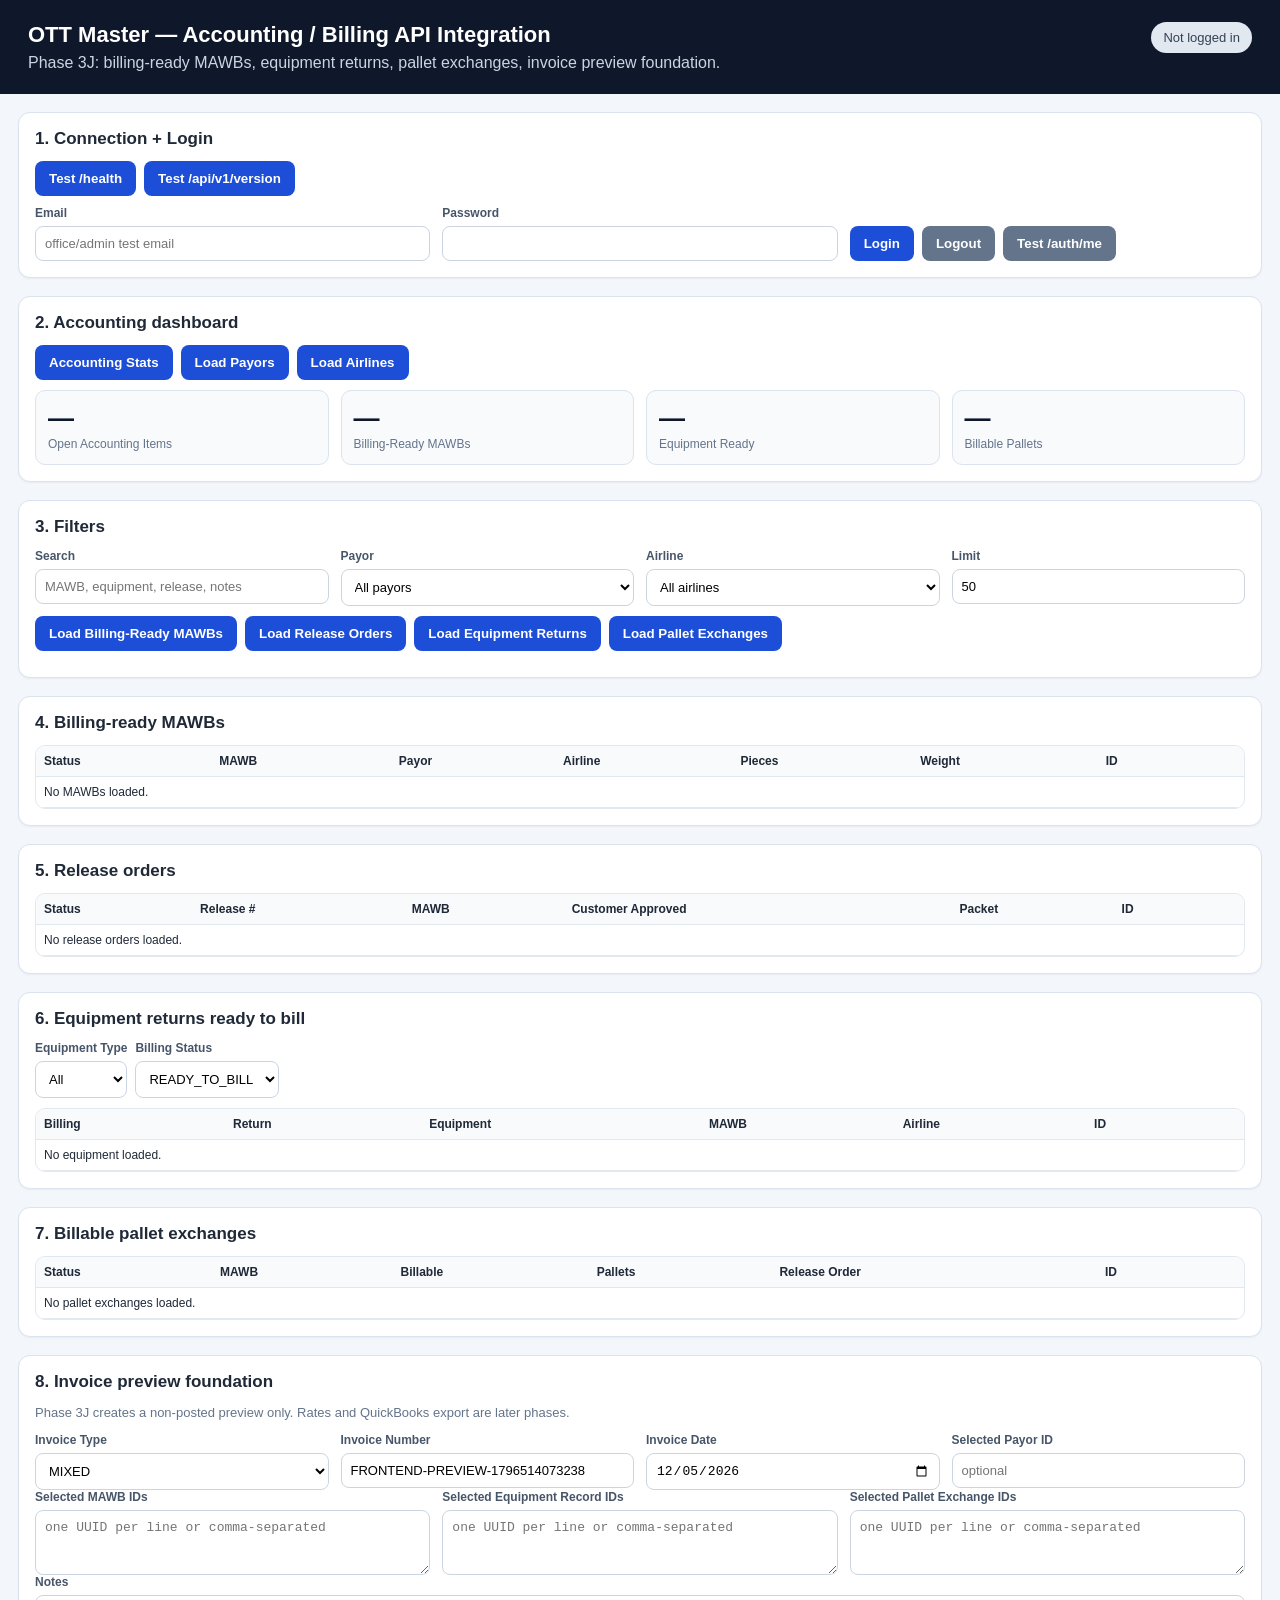
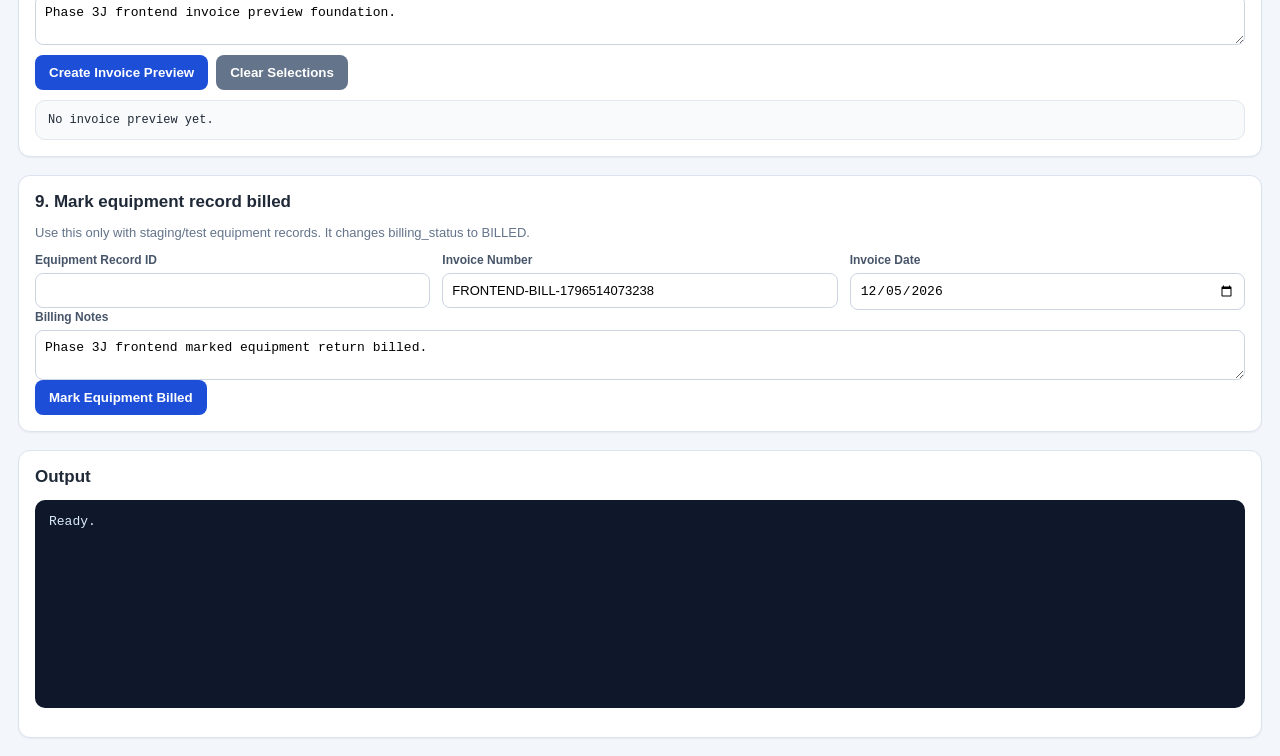
==== live-server/ui/accounting-billing.html @ 3f285e60 "phase 6i frontend render static site" ====
<!doctype html>
<html lang="en">
<head>
  <meta charset="utf-8" />
  <meta name="viewport" content="width=device-width, initial-scale=1" />
  <title>OTT Master — Phase 3J Accounting / Billing</title>
  <link rel="stylesheet" href="./phase3j.css" />
</head>
<body>
  <header class="topbar">
    <div>
      <h1>OTT Master — Accounting / Billing API Integration</h1>
      <p>Phase 3J: billing-ready MAWBs, equipment returns, pallet exchanges, invoice preview foundation.</p>
    </div>
    <span id="loginBadge" class="badge">Not logged in</span>
  </header>

  <main class="layout">
    <section class="card span-2">
      <h2>1. Connection + Login</h2>
      <div class="button-row">
        <button id="btnHealth">Test /health</button>
        <button id="btnVersion">Test /api/v1/version</button>
      </div>
      <div class="grid-3">
        <label>Email<input id="email" type="email" autocomplete="username" placeholder="office/admin test email" /></label>
        <label>Password<input id="password" type="password" autocomplete="current-password" /></label>
        <div class="button-stack">
          <button id="btnLogin">Login</button>
          <button id="btnLogout" class="secondary">Logout</button>
          <button id="btnMe" class="secondary">Test /auth/me</button>
        </div>
      </div>
    </section>

    <section class="card span-2">
      <h2>2. Accounting dashboard</h2>
      <div class="button-row">
        <button id="btnStats">Accounting Stats</button>
        <button id="btnPayors">Load Payors</button>
        <button id="btnAirlines">Load Airlines</button>
      </div>
      <div class="kpi-grid">
        <div class="kpi"><b id="kpiOpen">—</b><span>Open Accounting Items</span></div>
        <div class="kpi"><b id="kpiMawbs">—</b><span>Billing-Ready MAWBs</span></div>
        <div class="kpi"><b id="kpiEquipment">—</b><span>Equipment Ready</span></div>
        <div class="kpi"><b id="kpiPallets">—</b><span>Billable Pallets</span></div>
      </div>
    </section>

    <section class="card span-2">
      <h2>3. Filters</h2>
      <div class="grid-4">
        <label>Search<input id="q" placeholder="MAWB, equipment, release, notes" /></label>
        <label>Payor<select id="payorFilter"><option value="">All payors</option></select></label>
        <label>Airline<select id="airlineFilter"><option value="">All airlines</option></select></label>
        <label>Limit<input id="limit" type="number" min="1" max="200" value="50" /></label>
      </div>
      <div class="button-row">
        <button id="btnLoadMawbs">Load Billing-Ready MAWBs</button>
        <button id="btnLoadReleases">Load Release Orders</button>
        <button id="btnLoadEquipment">Load Equipment Returns</button>
        <button id="btnLoadPallets">Load Pallet Exchanges</button>
      </div>
    </section>

    <section class="card span-2">
      <h2>4. Billing-ready MAWBs</h2>
      <div class="table-wrap"><table id="mawbsTable"><thead><tr><th>Status</th><th>MAWB</th><th>Payor</th><th>Airline</th><th>Pieces</th><th>Weight</th><th>ID</th><th></th></tr></thead><tbody><tr><td colspan="8">No MAWBs loaded.</td></tr></tbody></table></div>
    </section>

    <section class="card span-2">
      <h2>5. Release orders</h2>
      <div class="table-wrap"><table id="releasesTable"><thead><tr><th>Status</th><th>Release #</th><th>MAWB</th><th>Customer Approved</th><th>Packet</th><th>ID</th><th></th></tr></thead><tbody><tr><td colspan="7">No release orders loaded.</td></tr></tbody></table></div>
    </section>

    <section class="card span-2">
      <h2>6. Equipment returns ready to bill</h2>
      <div class="button-row">
        <label class="inline-label">Equipment Type
          <select id="equipmentTypeKey"><option value="">All</option><option>PMC</option><option>AKE</option><option>LD7</option><option>PGA</option><option>PAG</option><option>RKN</option></select>
        </label>
        <label class="inline-label">Billing Status
          <select id="billingStatus"><option value="READY_TO_BILL">READY_TO_BILL</option><option value="BILLED">BILLED</option><option value="NOT_READY">NOT_READY</option><option value="NON_BILLABLE">NON_BILLABLE</option><option value="VOIDED">VOIDED</option></select>
        </label>
      </div>
      <div class="table-wrap"><table id="equipmentTable"><thead><tr><th>Billing</th><th>Return</th><th>Equipment</th><th>MAWB</th><th>Airline</th><th>ID</th><th></th></tr></thead><tbody><tr><td colspan="7">No equipment loaded.</td></tr></tbody></table></div>
    </section>

    <section class="card span-2">
      <h2>7. Billable pallet exchanges</h2>
      <div class="table-wrap"><table id="palletsTable"><thead><tr><th>Status</th><th>MAWB</th><th>Billable</th><th>Pallets</th><th>Release Order</th><th>ID</th><th></th></tr></thead><tbody><tr><td colspan="7">No pallet exchanges loaded.</td></tr></tbody></table></div>
    </section>

    <section class="card span-2">
      <h2>8. Invoice preview foundation</h2>
      <p class="muted">Phase 3J creates a non-posted preview only. Rates and QuickBooks export are later phases.</p>
      <div class="grid-4">
        <label>Invoice Type<select id="invoiceType"><option>MIXED</option><option>CFS_BASE</option><option>ULD_RETURN</option><option>PALLET_EXCHANGE</option><option>ACCESSORIAL</option></select></label>
        <label>Invoice Number<input id="invoiceNumber" /></label>
        <label>Invoice Date<input id="invoiceDate" type="date" /></label>
        <label>Selected Payor ID<input id="selectedPayorId" placeholder="optional" /></label>
      </div>
      <div class="grid-3">
        <label>Selected MAWB IDs<textarea id="selectedMawbIds" rows="3" placeholder="one UUID per line or comma-separated"></textarea></label>
        <label>Selected Equipment Record IDs<textarea id="selectedEquipmentIds" rows="3" placeholder="one UUID per line or comma-separated"></textarea></label>
        <label>Selected Pallet Exchange IDs<textarea id="selectedPalletIds" rows="3" placeholder="one UUID per line or comma-separated"></textarea></label>
      </div>
      <label>Notes<textarea id="invoiceNotes" rows="2">Phase 3J frontend invoice preview foundation.</textarea></label>
      <div class="button-row">
        <button id="btnCreatePreview">Create Invoice Preview</button>
        <button id="btnClearSelections" class="secondary">Clear Selections</button>
      </div>
      <div id="previewBox" class="preview-box">No invoice preview yet.</div>
    </section>

    <section class="card span-2">
      <h2>9. Mark equipment record billed</h2>
      <p class="muted">Use this only with staging/test equipment records. It changes billing_status to BILLED.</p>
      <div class="grid-3">
        <label>Equipment Record ID<input id="billEquipmentRecordId" /></label>
        <label>Invoice Number<input id="billInvoiceNumber" /></label>
        <label>Invoice Date<input id="billInvoiceDate" type="date" /></label>
      </div>
      <label>Billing Notes<textarea id="billNotes" rows="2">Phase 3J frontend marked equipment return billed.</textarea></label>
      <button id="btnMarkBilled">Mark Equipment Billed</button>
    </section>

    <section class="card span-2">
      <h2>Output</h2>
      <pre id="output">Ready.</pre>
    </section>
  </main>

  <script src="../ott-config.js"></script>
  <script src="../api/ott-api-client.js"></script>
  <script src="../auth/ott-auth.js"></script>
  <script src="./accounting-billing.js"></script>
</body>
</html>
---- live-server/ui/phase3j.css ----
:root{font-family:Arial,Helvetica,sans-serif;color:#1f2937;background:#f3f6fb}body{margin:0}.topbar{display:flex;justify-content:space-between;align-items:flex-start;gap:20px;padding:22px 28px;background:#0f172a;color:white}.topbar h1{margin:0 0 6px;font-size:22px}.topbar p{margin:0;color:#cbd5e1}.badge{display:inline-block;border-radius:999px;background:#e2e8f0;color:#334155;padding:8px 12px;font-size:13px;white-space:nowrap}.badge.ok{background:#dcfce7;color:#166534}.layout{display:grid;grid-template-columns:1fr 1fr;gap:18px;padding:18px;max-width:1600px;margin:0 auto}.card{background:white;border:1px solid #dbe3ef;border-radius:12px;padding:16px;box-shadow:0 1px 2px rgba(15,23,42,.05)}.span-2{grid-column:span 2}.card h2{font-size:17px;margin:0 0 12px}.grid-3{display:grid;grid-template-columns:repeat(3,1fr);gap:12px}.grid-4{display:grid;grid-template-columns:repeat(4,1fr);gap:12px}.button-row{display:flex;gap:8px;flex-wrap:wrap;align-items:end;margin:10px 0}.button-stack{display:flex;gap:8px;align-items:end;flex-wrap:wrap}label{display:flex;flex-direction:column;font-size:12px;color:#475569;font-weight:700;gap:6px}.inline-label{max-width:220px}input,select,textarea{border:1px solid #cbd5e1;border-radius:8px;padding:9px;font-size:13px;background:white}textarea{resize:vertical}button{border:0;border-radius:8px;padding:10px 14px;background:#1d4ed8;color:#fff;font-weight:700;cursor:pointer}button:hover{background:#1e40af}.secondary{background:#64748b}.secondary:hover{background:#475569}.kpi-grid{display:grid;grid-template-columns:repeat(4,1fr);gap:12px}.kpi{border:1px solid #dbe3ef;border-radius:10px;padding:12px;background:#f8fafc}.kpi b{display:block;font-size:26px;color:#0f172a}.kpi span{font-size:12px;color:#64748b}.table-wrap{overflow:auto;border:1px solid #e2e8f0;border-radius:10px}table{width:100%;border-collapse:collapse;font-size:12px}th,td{border-bottom:1px solid #e2e8f0;padding:8px;text-align:left;vertical-align:top}thead{background:#f8fafc}tr.selected{background:#eff6ff}.status-pill{display:inline-block;border-radius:999px;background:#e0f2fe;color:#075985;padding:3px 7px;font-size:11px}.muted{color:#64748b;font-size:13px}.preview-box{background:#f8fafc;border:1px solid #e2e8f0;border-radius:10px;padding:12px;margin-top:10px;white-space:pre-wrap;font-family:Consolas,monospace;font-size:12px}pre{background:#0f172a;color:#dbeafe;border-radius:10px;padding:14px;overflow:auto;min-height:180px}@media(max-width:950px){.layout,.grid-3,.grid-4,.kpi-grid{grid-template-columns:1fr}.span-2{grid-column:span 1}.topbar{flex-direction:column}}
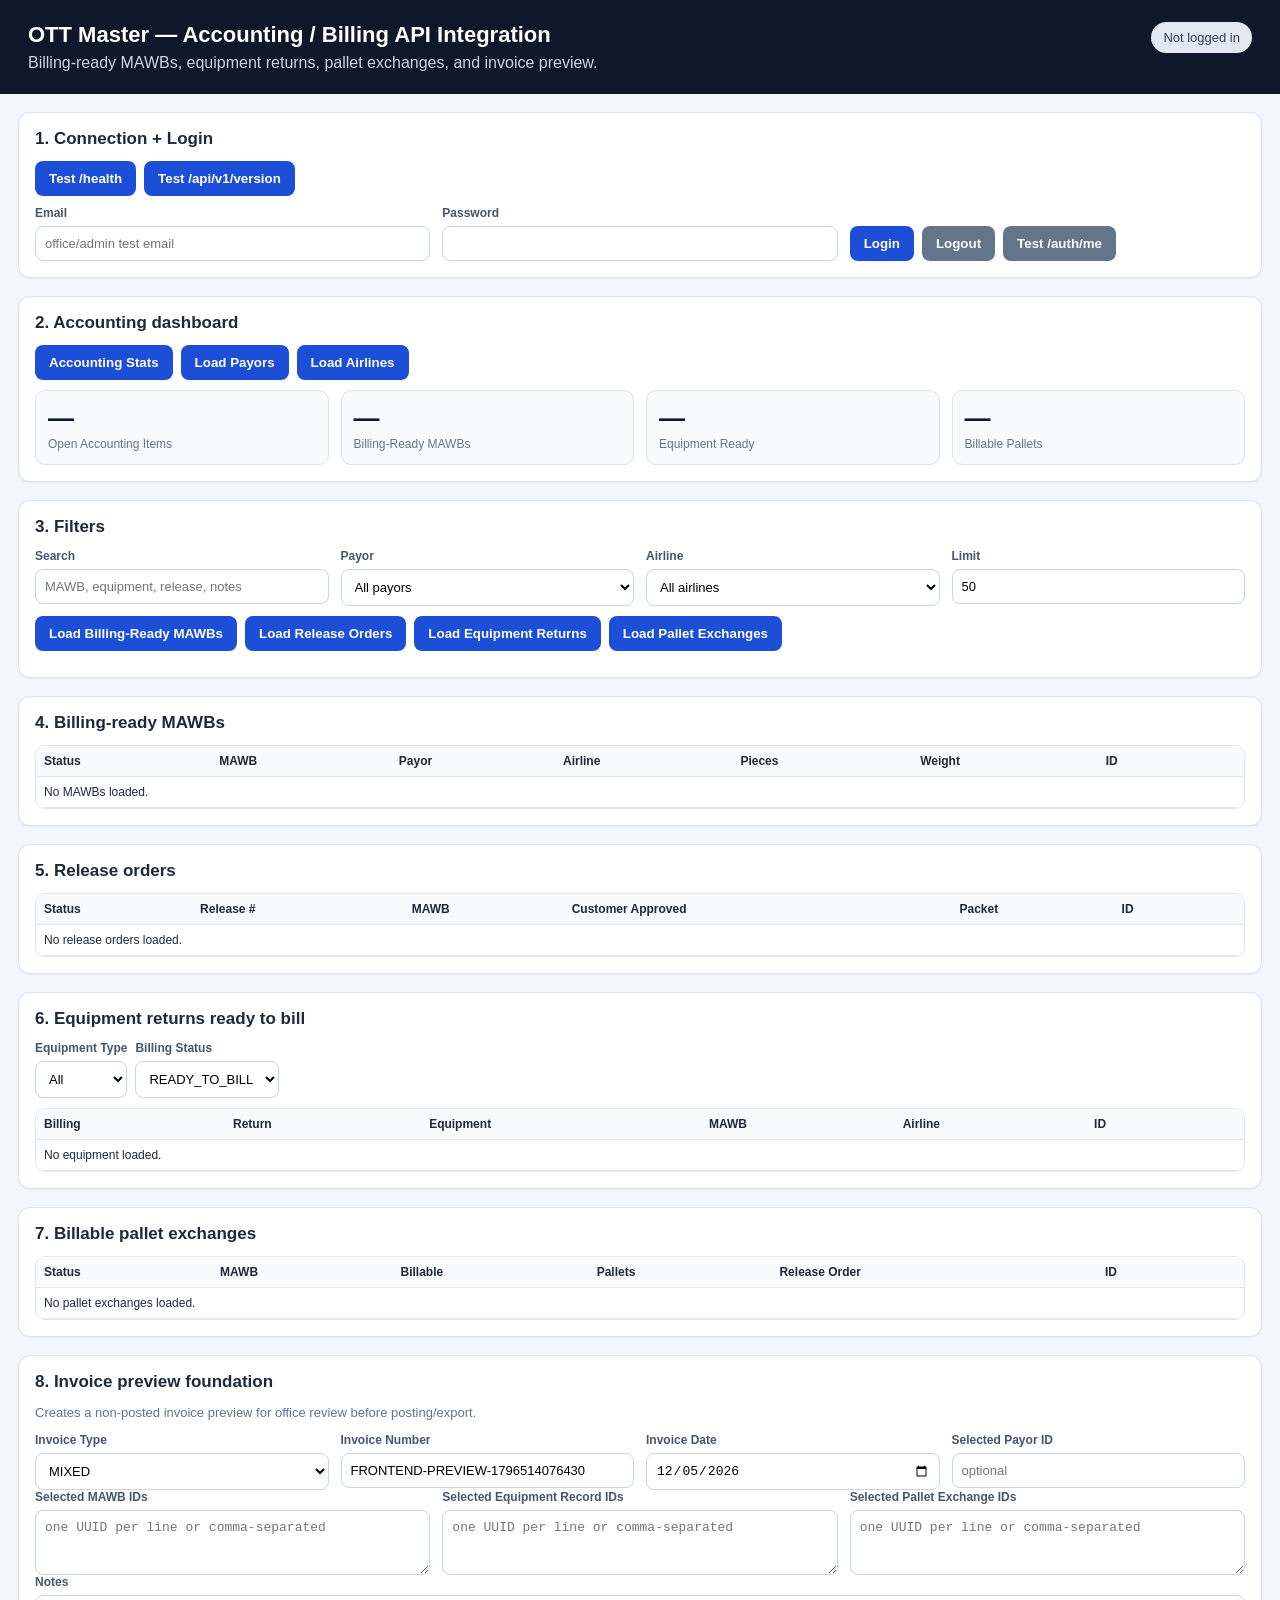
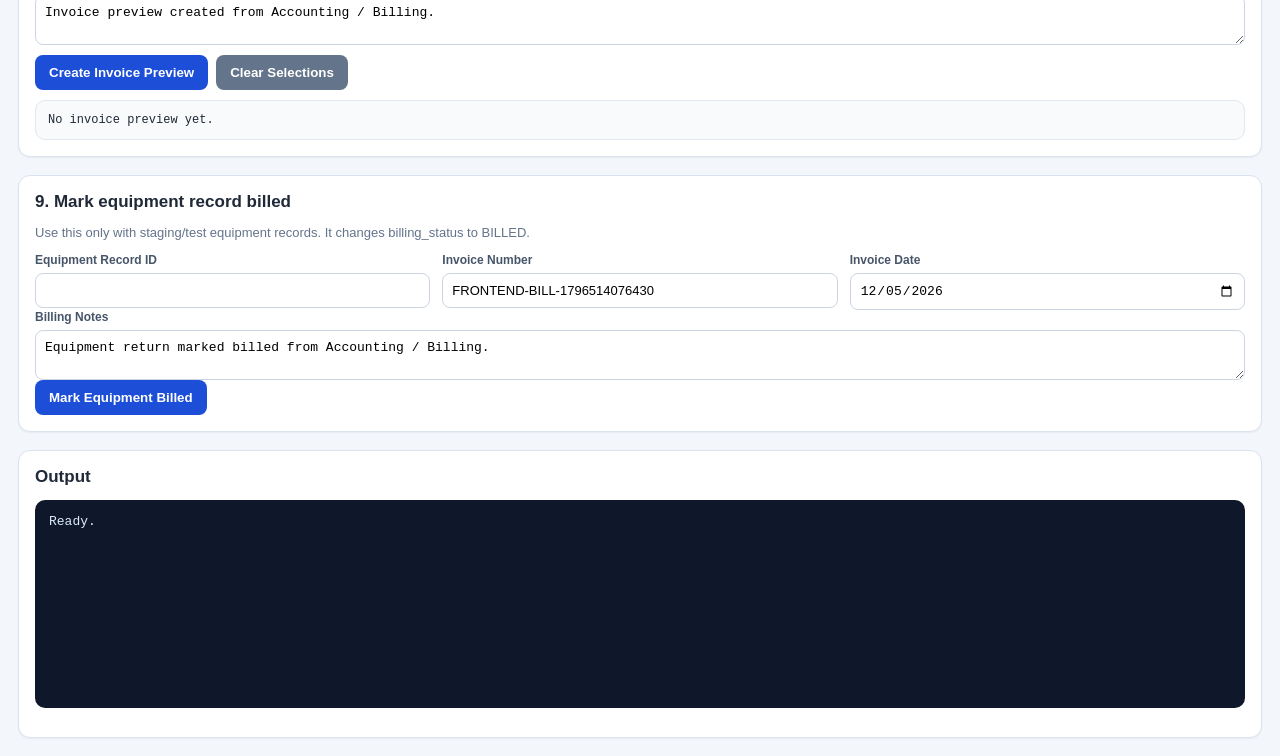
==== commit 3dcb48b6: "Clean production UI phase labels" ====
--- a/live-server/ui/accounting-billing.html
+++ b/live-server/ui/accounting-billing.html
@@ -3,14 +3,14 @@
 <head>
   <meta charset="utf-8" />
   <meta name="viewport" content="width=device-width, initial-scale=1" />
-  <title>OTT Master — Phase 3J Accounting / Billing</title>
+  <title>OTT Master — Accounting / Billing</title>
   <link rel="stylesheet" href="./phase3j.css" />
 </head>
 <body>
   <header class="topbar">
     <div>
       <h1>OTT Master — Accounting / Billing API Integration</h1>
-      <p>Phase 3J: billing-ready MAWBs, equipment returns, pallet exchanges, invoice preview foundation.</p>
+      <p>Billing-ready MAWBs, equipment returns, pallet exchanges, and invoice preview.</p>
     </div>
     <span id="loginBadge" class="badge">Not logged in</span>
   </header>
@@ -94,7 +94,7 @@
 
     <section class="card span-2">
       <h2>8. Invoice preview foundation</h2>
-      <p class="muted">Phase 3J creates a non-posted preview only. Rates and QuickBooks export are later phases.</p>
+      <p class="muted">Creates a non-posted invoice preview for office review before posting/export.</p>
       <div class="grid-4">
         <label>Invoice Type<select id="invoiceType"><option>MIXED</option><option>CFS_BASE</option><option>ULD_RETURN</option><option>PALLET_EXCHANGE</option><option>ACCESSORIAL</option></select></label>
         <label>Invoice Number<input id="invoiceNumber" /></label>
@@ -106,7 +106,7 @@
         <label>Selected Equipment Record IDs<textarea id="selectedEquipmentIds" rows="3" placeholder="one UUID per line or comma-separated"></textarea></label>
         <label>Selected Pallet Exchange IDs<textarea id="selectedPalletIds" rows="3" placeholder="one UUID per line or comma-separated"></textarea></label>
       </div>
-      <label>Notes<textarea id="invoiceNotes" rows="2">Phase 3J frontend invoice preview foundation.</textarea></label>
+      <label>Notes<textarea id="invoiceNotes" rows="2">Invoice preview created from Accounting / Billing.</textarea></label>
       <div class="button-row">
         <button id="btnCreatePreview">Create Invoice Preview</button>
         <button id="btnClearSelections" class="secondary">Clear Selections</button>
@@ -122,7 +122,7 @@
         <label>Invoice Number<input id="billInvoiceNumber" /></label>
         <label>Invoice Date<input id="billInvoiceDate" type="date" /></label>
       </div>
-      <label>Billing Notes<textarea id="billNotes" rows="2">Phase 3J frontend marked equipment return billed.</textarea></label>
+      <label>Billing Notes<textarea id="billNotes" rows="2">Equipment return marked billed from Accounting / Billing.</textarea></label>
       <button id="btnMarkBilled">Mark Equipment Billed</button>
     </section>
 
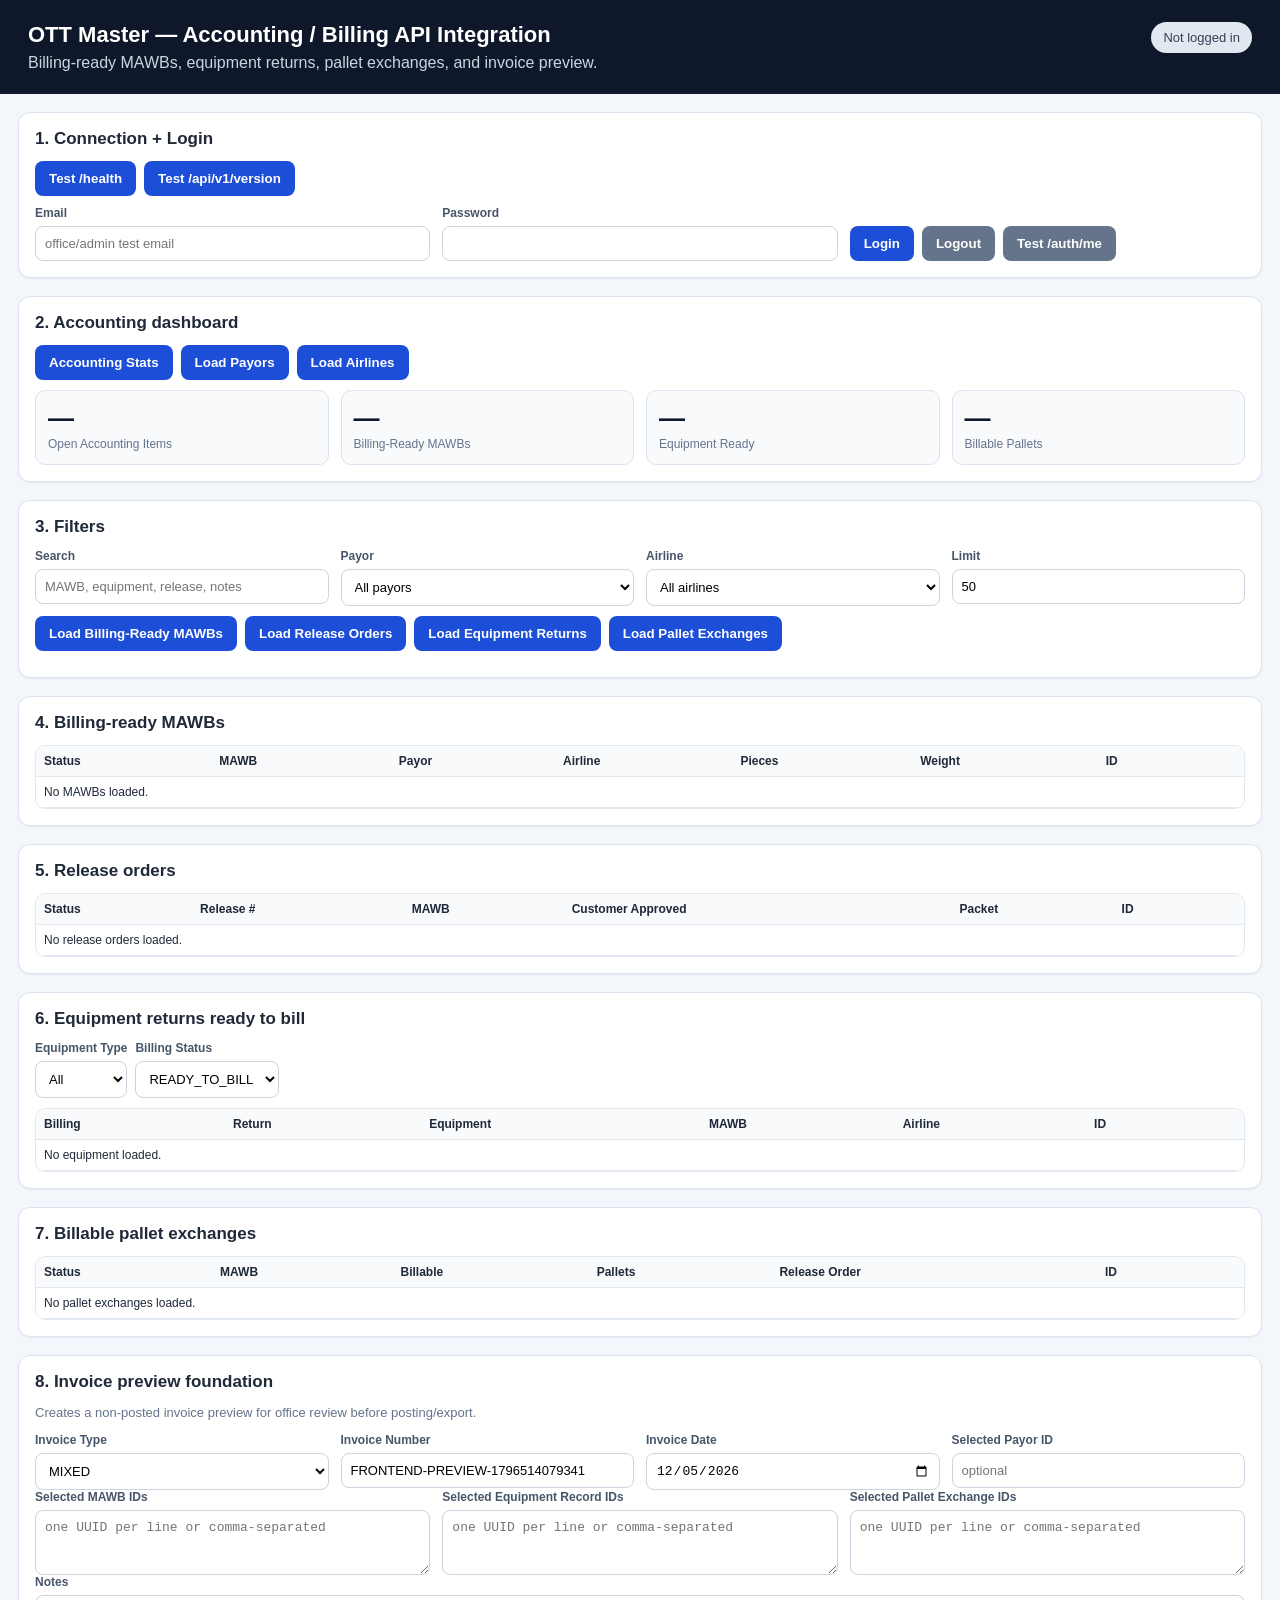
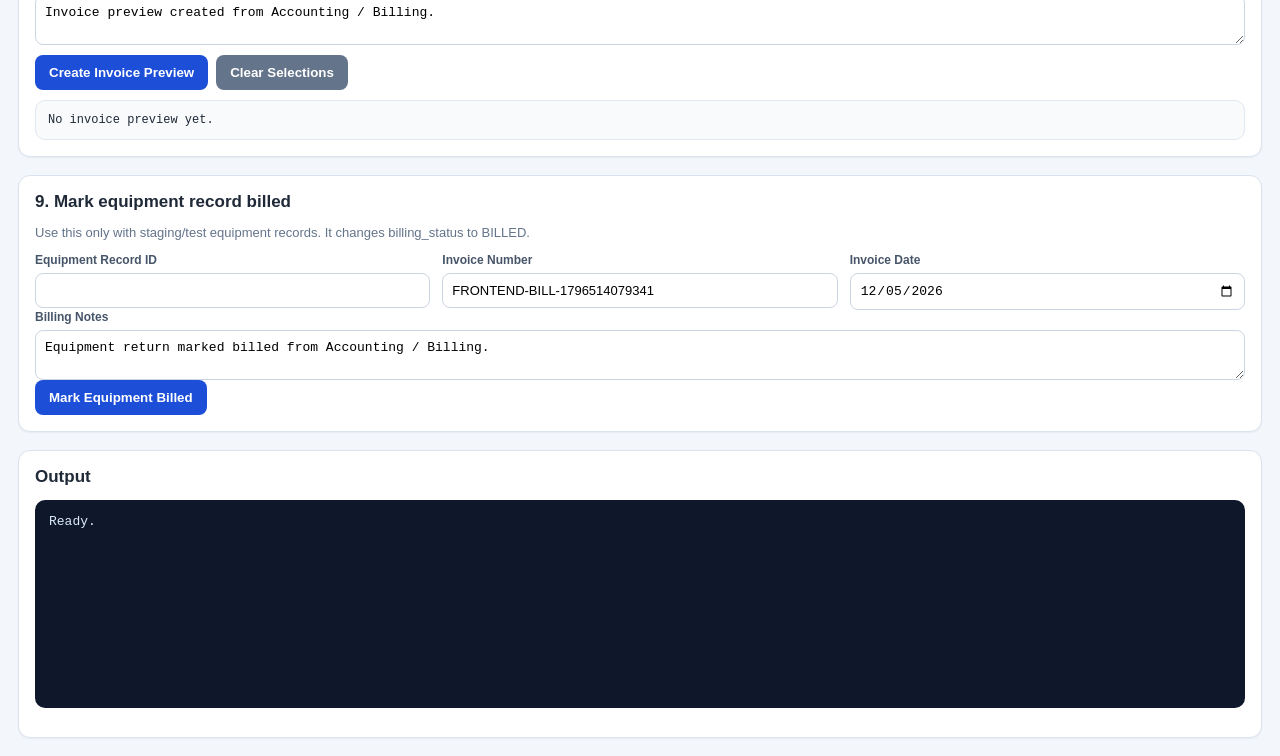
==== commit fd105c21: "Add module page access guards" ====
--- a/live-server/ui/accounting-billing.html
+++ b/live-server/ui/accounting-billing.html
@@ -6,7 +6,7 @@
   <title>OTT Master — Accounting / Billing</title>
   <link rel="stylesheet" href="./phase3j.css" />
 </head>
-<body>
+<body data-module-key="accounting">
   <header class="topbar">
     <div>
       <h1>OTT Master — Accounting / Billing API Integration</h1>
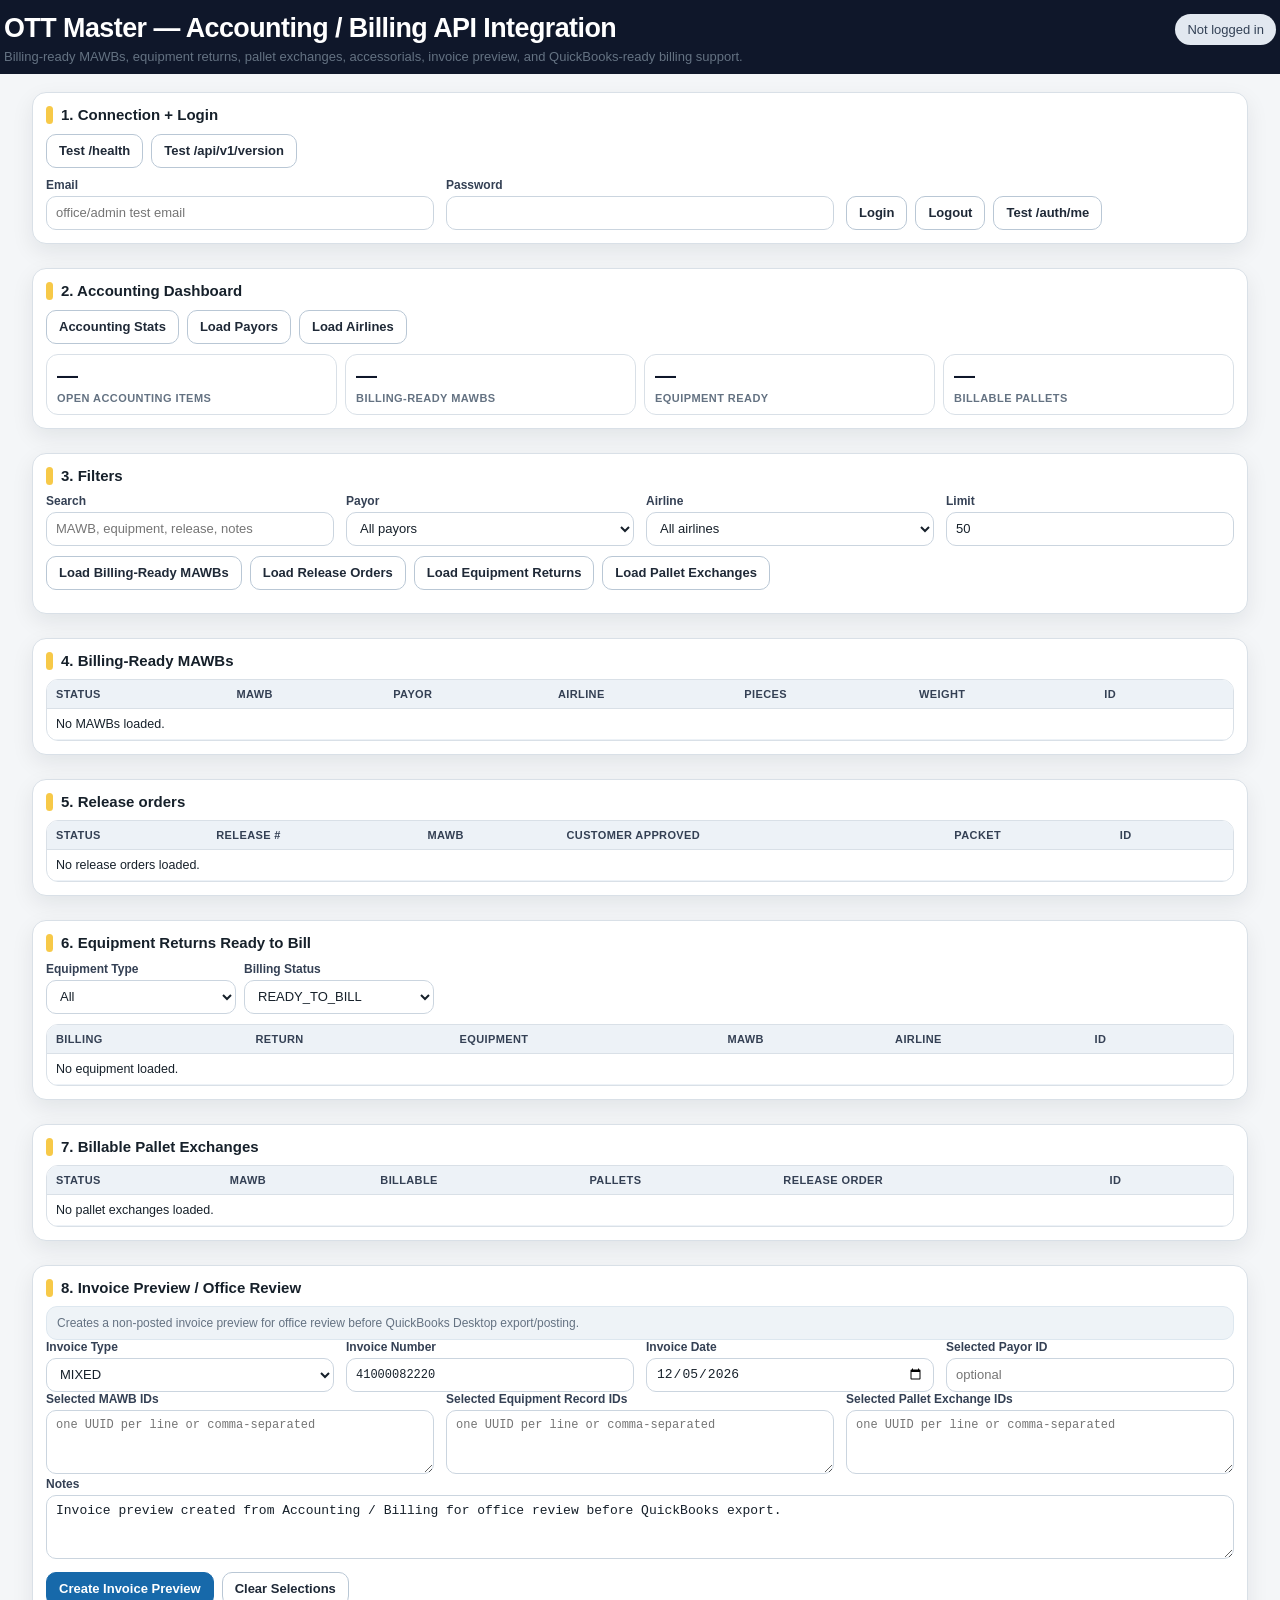
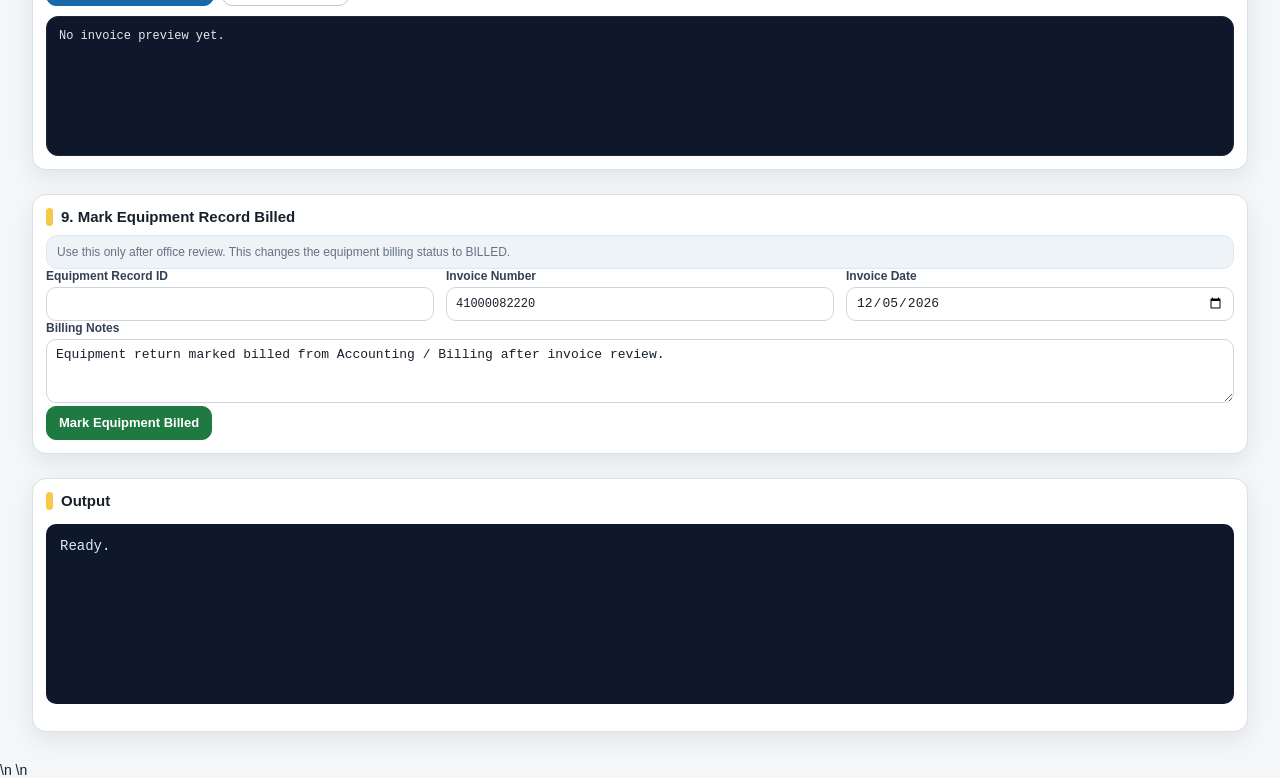
==== commit a3385e3b: "Phase 8 UI polish and layout stabilization" ====
--- a/live-server/ui/accounting-billing.html
+++ b/live-server/ui/accounting-billing.html
@@ -5,12 +5,422 @@
   <meta name="viewport" content="width=device-width, initial-scale=1" />
   <title>OTT Master — Accounting / Billing</title>
   <link rel="stylesheet" href="./phase3j.css" />
+
+  <style>
+    /* PHASE 8E-H ACCOUNTING BILLING UI POLISH
+       UI-only polish. No API, auth, Supabase, Claude, token, QuickBooks credential, or backend changes. */
+
+    :root {
+      --ott-bg: #f4f6f8;
+      --ott-card: #ffffff;
+      --ott-border: #d9e0e7;
+      --ott-soft: #eef3f7;
+      --ott-text: #16202a;
+      --ott-muted: #647282;
+      --ott-blue: #1769aa;
+      --ott-green: #1f7a42;
+      --ott-red: #b42318;
+      --ott-yellow: #f7c948;
+      --ott-radius: 14px;
+      --ott-shadow: 0 8px 22px rgba(15, 23, 42, 0.08);
+    }
+
+    * {
+      box-sizing: border-box;
+    }
+
+    body[data-module-key="accounting"] {
+      margin: 0;
+      background: var(--ott-bg);
+      color: var(--ott-text);
+      font-family: Arial, Helvetica, sans-serif;
+      font-size: 14px;
+    }
+
+    body[data-module-key="accounting"] .wrap,
+    body[data-module-key="accounting"] main,
+    body[data-module-key="accounting"] .page,
+    body[data-module-key="accounting"] .container {
+      width: min(1440px, calc(100vw - 28px));
+      max-width: 1440px;
+      margin: 0 auto;
+    }
+
+    body[data-module-key="accounting"] header,
+    body[data-module-key="accounting"] .header {
+      padding: 14px 4px 10px;
+    }
+
+    body[data-module-key="accounting"] h1 {
+      margin: 0;
+      font-size: clamp(22px, 2.1vw, 31px);
+      line-height: 1.1;
+      letter-spacing: -0.02em;
+    }
+
+    body[data-module-key="accounting"] header p,
+    body[data-module-key="accounting"] .sub {
+      margin: 5px 0 0;
+      color: var(--ott-muted);
+      font-size: 13px;
+    }
+
+    body[data-module-key="accounting"] .phase8eh-billing-strip {
+      display: grid;
+      grid-template-columns: repeat(5, minmax(150px, 1fr));
+      gap: 8px;
+      width: min(1440px, calc(100vw - 28px));
+      margin: 10px auto 12px;
+    }
+
+    body[data-module-key="accounting"] .phase8eh-step {
+      background: #fff;
+      border: 1px solid var(--ott-border);
+      border-radius: 12px;
+      padding: 8px 10px;
+      box-shadow: 0 4px 14px rgba(15, 23, 42, 0.05);
+      font-size: 12px;
+      font-weight: 800;
+      color: #344054;
+      text-align: center;
+    }
+
+    body[data-module-key="accounting"] .grid,
+    body[data-module-key="accounting"] .cards,
+    body[data-module-key="accounting"] .main-grid,
+    body[data-module-key="accounting"] .layout {
+      display: grid !important;
+      grid-template-columns: repeat(2, minmax(420px, 1fr)) !important;
+      gap: 12px !important;
+      align-items: start !important;
+      width: min(1440px, calc(100vw - 28px)) !important;
+      margin: 0 auto !important;
+    }
+
+    body[data-module-key="accounting"] section,
+    body[data-module-key="accounting"] .card,
+    body[data-module-key="accounting"] .panel {
+      background: var(--ott-card);
+      border: 1px solid var(--ott-border);
+      border-radius: var(--ott-radius);
+      padding: 13px;
+      box-shadow: var(--ott-shadow);
+      overflow: hidden;
+      min-width: 0;
+      margin-bottom: 12px;
+    }
+
+    body[data-module-key="accounting"] section:has(.table-wrap),
+    body[data-module-key="accounting"] .card:has(.table-wrap),
+    body[data-module-key="accounting"] .panel:has(.table-wrap),
+    body[data-module-key="accounting"] section:has(#previewBox),
+    body[data-module-key="accounting"] .card:has(#previewBox),
+    body[data-module-key="accounting"] .panel:has(#previewBox) {
+      grid-column: 1 / -1 !important;
+    }
+
+    body[data-module-key="accounting"] h2 {
+      margin: 0 0 9px;
+      font-size: 15px;
+      line-height: 1.2;
+      display: flex;
+      align-items: center;
+      gap: 8px;
+    }
+
+    body[data-module-key="accounting"] h2::before {
+      content: "";
+      width: 7px;
+      height: 18px;
+      border-radius: 99px;
+      background: var(--ott-yellow);
+      flex: 0 0 auto;
+    }
+
+    body[data-module-key="accounting"] .row {
+      display: flex;
+      flex-wrap: wrap;
+      gap: 8px;
+      align-items: end;
+      margin-bottom: 8px;
+    }
+
+    body[data-module-key="accounting"] label,
+    body[data-module-key="accounting"] .field {
+      flex: 1 1 220px;
+      min-width: 180px;
+      margin: 0;
+    }
+
+    body[data-module-key="accounting"] .inline-label,
+    body[data-module-key="accounting"] .field.small {
+      flex: 0 1 190px;
+      min-width: 150px;
+    }
+
+    body[data-module-key="accounting"] label {
+      display: block;
+      color: #344054;
+      font-size: 12px;
+      font-weight: 800;
+    }
+
+    body[data-module-key="accounting"] input,
+    body[data-module-key="accounting"] select,
+    body[data-module-key="accounting"] textarea {
+      width: 100%;
+      min-height: 34px;
+      border: 1px solid #cbd5df;
+      border-radius: 10px;
+      background: #fff;
+      color: var(--ott-text);
+      padding: 7px 9px;
+      font-size: 13px;
+      outline: none;
+      margin-top: 4px;
+    }
+
+    body[data-module-key="accounting"] textarea {
+      min-height: 64px;
+      resize: vertical;
+    }
+
+    body[data-module-key="accounting"] input:focus,
+    body[data-module-key="accounting"] select:focus,
+    body[data-module-key="accounting"] textarea:focus {
+      border-color: var(--ott-blue);
+      box-shadow: 0 0 0 3px rgba(23, 105, 170, 0.14);
+    }
+
+    body[data-module-key="accounting"] button {
+      min-height: 34px;
+      border: 1px solid #b9c7d5;
+      border-radius: 10px;
+      background: #ffffff;
+      color: #1f2937;
+      padding: 7px 12px;
+      font-size: 13px;
+      font-weight: 800;
+      cursor: pointer;
+      white-space: nowrap;
+      max-width: 100%;
+      overflow: hidden;
+      text-overflow: ellipsis;
+    }
+
+    body[data-module-key="accounting"] button:hover {
+      filter: brightness(0.98);
+      transform: translateY(-1px);
+    }
+
+    body[data-module-key="accounting"] button.primary,
+    body[data-module-key="accounting"] button.blue,
+    body[data-module-key="accounting"] #btnCreatePreview {
+      background: var(--ott-blue);
+      border-color: var(--ott-blue);
+      color: #fff;
+    }
+
+    body[data-module-key="accounting"] button.green {
+      background: var(--ott-green);
+      border-color: var(--ott-green);
+      color: #fff;
+    }
+
+    body[data-module-key="accounting"] button.red {
+      background: var(--ott-red);
+      border-color: var(--ott-red);
+      color: #fff;
+    }
+
+    body[data-module-key="accounting"] #btnMarkBilled {
+      background: var(--ott-green);
+      border-color: var(--ott-green);
+      color: #fff;
+    }
+
+    body[data-module-key="accounting"] .muted,
+    body[data-module-key="accounting"] .help,
+    body[data-module-key="accounting"] .hint,
+    body[data-module-key="accounting"] .note {
+      margin: 7px 0 0;
+      color: var(--ott-muted);
+      font-size: 12px;
+      line-height: 1.35;
+      background: var(--ott-soft);
+      border: 1px solid #dde7ef;
+      border-radius: 11px;
+      padding: 8px 10px;
+    }
+
+    body[data-module-key="accounting"] .kpis,
+    body[data-module-key="accounting"] .kpi-grid {
+      display: grid;
+      grid-template-columns: repeat(auto-fit, minmax(135px, 1fr));
+      gap: 8px;
+    }
+
+    body[data-module-key="accounting"] .kpi {
+      background: #fff;
+      border: 1px solid var(--ott-border);
+      border-radius: 12px;
+      padding: 9px 10px;
+      min-height: 58px;
+    }
+
+    body[data-module-key="accounting"] .kpi b,
+    body[data-module-key="accounting"] .kpi .value {
+      display: block;
+      font-size: 21px;
+      line-height: 1;
+      margin-bottom: 4px;
+    }
+
+    body[data-module-key="accounting"] .kpi span,
+    body[data-module-key="accounting"] .kpi .label {
+      color: var(--ott-muted);
+      font-size: 11px;
+      font-weight: 800;
+      text-transform: uppercase;
+      letter-spacing: 0.04em;
+    }
+
+    body[data-module-key="accounting"] .table-wrap {
+      width: 100%;
+      overflow: auto;
+      border: 1px solid var(--ott-border);
+      border-radius: 12px;
+      background: #fff;
+      max-height: 44vh;
+    }
+
+    body[data-module-key="accounting"] table {
+      width: 100%;
+      border-collapse: separate;
+      border-spacing: 0;
+      min-width: 980px;
+      font-size: 12.5px;
+    }
+
+    body[data-module-key="accounting"] th {
+      position: sticky;
+      top: 0;
+      z-index: 1;
+      background: #edf2f7;
+      color: #344054;
+      font-size: 11px;
+      text-transform: uppercase;
+      letter-spacing: 0.035em;
+      text-align: left;
+      border-bottom: 1px solid var(--ott-border);
+      padding: 8px 9px;
+      white-space: nowrap;
+    }
+
+    body[data-module-key="accounting"] td {
+      border-bottom: 1px solid #edf2f7;
+      padding: 8px 9px;
+      vertical-align: top;
+    }
+
+    body[data-module-key="accounting"] tbody tr:hover {
+      background: #f8fafc;
+    }
+
+    body[data-module-key="accounting"] td button {
+      min-height: 30px;
+      padding: 5px 9px;
+      font-size: 12px;
+    }
+
+    body[data-module-key="accounting"] .status-pill,
+    body[data-module-key="accounting"] .pill {
+      display: inline-flex;
+      align-items: center;
+      min-height: 22px;
+      border-radius: 999px;
+      border: 1px solid #d0d7de;
+      background: #f8fafc;
+      padding: 3px 8px;
+      font-size: 11px;
+      font-weight: 800;
+      white-space: nowrap;
+    }
+
+    body[data-module-key="accounting"] #invoiceNumber,
+    body[data-module-key="accounting"] #billInvoiceNumber,
+    body[data-module-key="accounting"] #selectedMawbIds,
+    body[data-module-key="accounting"] #selectedEquipmentIds,
+    body[data-module-key="accounting"] #selectedPalletIds,
+    body[data-module-key="accounting"] #billEquipmentRecordId {
+      font-family: Consolas, Monaco, monospace;
+      font-size: 12px;
+    }
+
+    body[data-module-key="accounting"] #previewBox,
+    body[data-module-key="accounting"] .preview-box {
+      min-height: 140px;
+      max-height: 48vh;
+      overflow: auto;
+      background: #0f172a;
+      color: #e5e7eb;
+      border: 1px solid #1f2937;
+      border-radius: 12px;
+      padding: 12px;
+      font-family: Consolas, Monaco, monospace;
+      font-size: 12px;
+      white-space: pre-wrap;
+    }
+
+    body[data-module-key="accounting"] .phase8eh-qbd-note {
+      border-left: 5px solid var(--ott-yellow);
+      background: #fff8db;
+      color: #3b3200;
+    }
+
+    @media (max-width: 980px) {
+      body[data-module-key="accounting"] .grid,
+      body[data-module-key="accounting"] .cards,
+      body[data-module-key="accounting"] .main-grid,
+      body[data-module-key="accounting"] .layout {
+        grid-template-columns: 1fr !important;
+      }
+
+      body[data-module-key="accounting"] .phase8eh-billing-strip {
+        grid-template-columns: repeat(2, minmax(150px, 1fr));
+      }
+    }
+
+    @media (max-width: 620px) {
+      body[data-module-key="accounting"] .phase8eh-billing-strip {
+        grid-template-columns: 1fr;
+      }
+
+      body[data-module-key="accounting"] .row {
+        display: block;
+      }
+
+      body[data-module-key="accounting"] label,
+      body[data-module-key="accounting"] .field,
+      body[data-module-key="accounting"] .field.small,
+      body[data-module-key="accounting"] .inline-label {
+        width: 100%;
+        margin-bottom: 8px;
+      }
+
+      body[data-module-key="accounting"] button {
+        width: 100%;
+        margin-bottom: 6px;
+      }
+    }
+  </style>
+
 </head>
 <body data-module-key="accounting">
   <header class="topbar">
     <div>
       <h1>OTT Master — Accounting / Billing API Integration</h1>
-      <p>Billing-ready MAWBs, equipment returns, pallet exchanges, and invoice preview.</p>
+      <p>Billing-ready MAWBs, equipment returns, pallet exchanges, accessorials, invoice preview, and QuickBooks-ready billing support.</p>
     </div>
     <span id="loginBadge" class="badge">Not logged in</span>
   </header>
@@ -34,7 +444,7 @@
     </section>
 
     <section class="card span-2">
-      <h2>2. Accounting dashboard</h2>
+      <h2>2. Accounting Dashboard</h2>
       <div class="button-row">
         <button id="btnStats">Accounting Stats</button>
         <button id="btnPayors">Load Payors</button>
@@ -65,7 +475,7 @@
     </section>
 
     <section class="card span-2">
-      <h2>4. Billing-ready MAWBs</h2>
+      <h2>4. Billing-Ready MAWBs</h2>
       <div class="table-wrap"><table id="mawbsTable"><thead><tr><th>Status</th><th>MAWB</th><th>Payor</th><th>Airline</th><th>Pieces</th><th>Weight</th><th>ID</th><th></th></tr></thead><tbody><tr><td colspan="8">No MAWBs loaded.</td></tr></tbody></table></div>
     </section>
 
@@ -75,7 +485,7 @@
     </section>
 
     <section class="card span-2">
-      <h2>6. Equipment returns ready to bill</h2>
+      <h2>6. Equipment Returns Ready to Bill</h2>
       <div class="button-row">
         <label class="inline-label">Equipment Type
           <select id="equipmentTypeKey"><option value="">All</option><option>PMC</option><option>AKE</option><option>LD7</option><option>PGA</option><option>PAG</option><option>RKN</option></select>
@@ -88,13 +498,13 @@
     </section>
 
     <section class="card span-2">
-      <h2>7. Billable pallet exchanges</h2>
+      <h2>7. Billable Pallet Exchanges</h2>
       <div class="table-wrap"><table id="palletsTable"><thead><tr><th>Status</th><th>MAWB</th><th>Billable</th><th>Pallets</th><th>Release Order</th><th>ID</th><th></th></tr></thead><tbody><tr><td colspan="7">No pallet exchanges loaded.</td></tr></tbody></table></div>
     </section>
 
     <section class="card span-2">
-      <h2>8. Invoice preview foundation</h2>
-      <p class="muted">Creates a non-posted invoice preview for office review before posting/export.</p>
+      <h2>8. Invoice Preview / Office Review</h2>
+      <p class="muted">Creates a non-posted invoice preview for office review before QuickBooks Desktop export/posting.</p>
       <div class="grid-4">
         <label>Invoice Type<select id="invoiceType"><option>MIXED</option><option>CFS_BASE</option><option>ULD_RETURN</option><option>PALLET_EXCHANGE</option><option>ACCESSORIAL</option></select></label>
         <label>Invoice Number<input id="invoiceNumber" /></label>
@@ -106,7 +516,7 @@
         <label>Selected Equipment Record IDs<textarea id="selectedEquipmentIds" rows="3" placeholder="one UUID per line or comma-separated"></textarea></label>
         <label>Selected Pallet Exchange IDs<textarea id="selectedPalletIds" rows="3" placeholder="one UUID per line or comma-separated"></textarea></label>
       </div>
-      <label>Notes<textarea id="invoiceNotes" rows="2">Invoice preview created from Accounting / Billing.</textarea></label>
+      <label>Notes<textarea id="invoiceNotes" rows="2">Invoice preview created from Accounting / Billing for office review before QuickBooks export.</textarea></label>
       <div class="button-row">
         <button id="btnCreatePreview">Create Invoice Preview</button>
         <button id="btnClearSelections" class="secondary">Clear Selections</button>
@@ -115,14 +525,14 @@
     </section>
 
     <section class="card span-2">
-      <h2>9. Mark equipment record billed</h2>
-      <p class="muted">Use this only with staging/test equipment records. It changes billing_status to BILLED.</p>
+      <h2>9. Mark Equipment Record Billed</h2>
+      <p class="muted">Use this only after office review. This changes the equipment billing status to BILLED.</p>
       <div class="grid-3">
         <label>Equipment Record ID<input id="billEquipmentRecordId" /></label>
         <label>Invoice Number<input id="billInvoiceNumber" /></label>
         <label>Invoice Date<input id="billInvoiceDate" type="date" /></label>
       </div>
-      <label>Billing Notes<textarea id="billNotes" rows="2">Equipment return marked billed from Accounting / Billing.</textarea></label>
+      <label>Billing Notes<textarea id="billNotes" rows="2">Equipment return marked billed from Accounting / Billing after invoice review.</textarea></label>
       <button id="btnMarkBilled">Mark Equipment Billed</button>
     </section>
 
@@ -136,5 +546,55 @@
   <script src="../api/ott-api-client.js"></script>
   <script src="../auth/ott-auth.js"></script>
   <script src="./accounting-billing.js"></script>
-</body>
+
+
+\n
+<!-- PHASE 8C ENTER LOGIN SHORTCUT FINAL START -->
+<script>
+(function () {
+  if (window.__phase8cEnterLoginFinalInstalled) return;
+  window.__phase8cEnterLoginFinalInstalled = true;
+
+  function isLoginInput(target) {
+    if (!target) return false;
+
+    var id = String(target.id || "").toLowerCase();
+    var type = String(target.type || "").toLowerCase();
+
+    return id === "email" || id === "password" || type === "email" || type === "password";
+  }
+
+  function clickLoginButton() {
+    var loginBtn = document.getElementById("btnLogin");
+    if (!loginBtn || loginBtn.disabled) return false;
+
+    loginBtn.dispatchEvent(new MouseEvent("click", {
+      bubbles: true,
+      cancelable: true,
+      view: window
+    }));
+
+    return true;
+  }
+
+  function handleEnter(event) {
+    var key = event.key || event.code || "";
+    var isEnter = key === "Enter" || key === "NumpadEnter" || event.keyCode === 13;
+
+    if (!isEnter) return;
+    if (!isLoginInput(event.target)) return;
+
+    event.preventDefault();
+    event.stopPropagation();
+    event.stopImmediatePropagation();
+
+    clickLoginButton();
+  }
+
+  document.addEventListener("keydown", handleEnter, true);
+  document.addEventListener("keypress", handleEnter, true);
+})();
+</script>
+<!-- PHASE 8C ENTER LOGIN SHORTCUT FINAL END -->
+\n</body>
 </html>
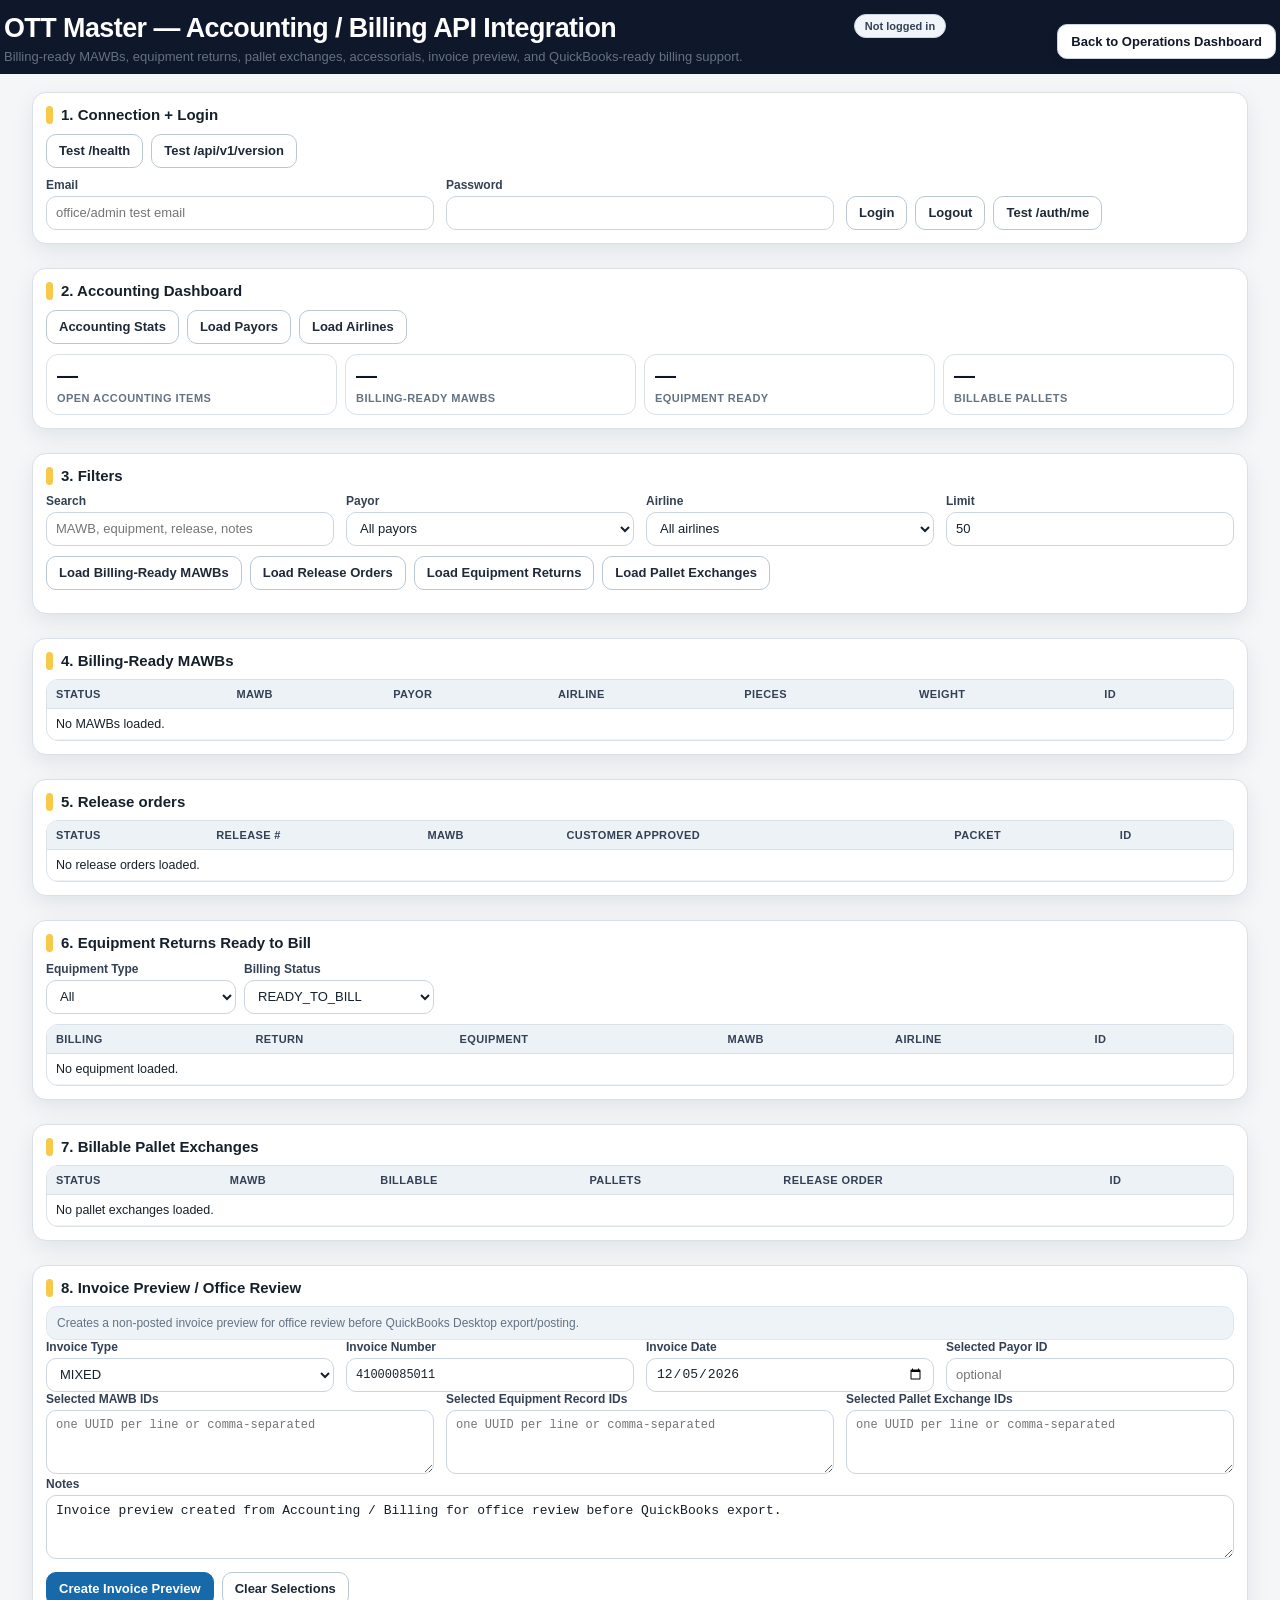
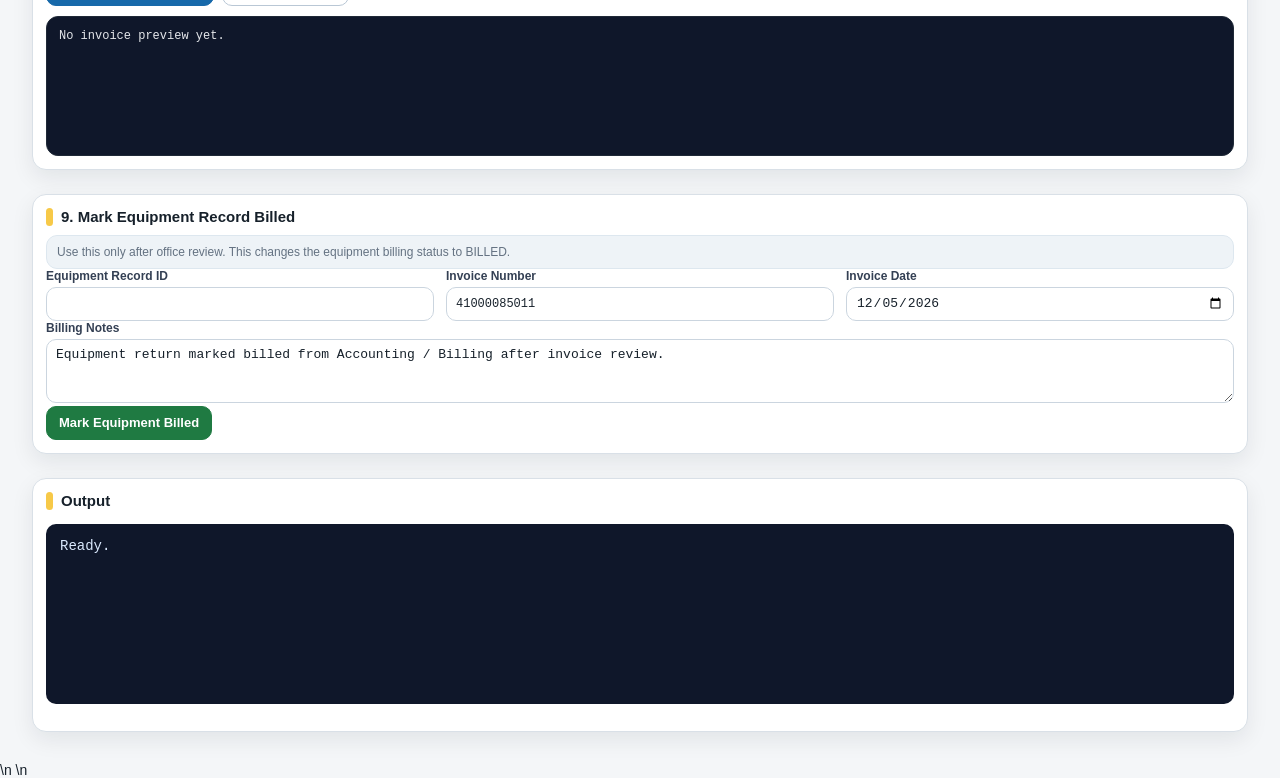
==== commit a16a8ab1: "Phase 11A clean temporary files and retain UI source updates" ====
--- a/live-server/ui/accounting-billing.html
+++ b/live-server/ui/accounting-billing.html
@@ -415,6 +415,49 @@
     }
   </style>
 
+
+<style>
+  /* PHASE 8H-D LOGIN BADGE COLOR ONLY
+     Badge-only CSS. No grid/card/section/row/layout changes. */
+
+  #loginBadge {
+    display: inline-flex !important;
+    align-items: center !important;
+    justify-content: center !important;
+    min-height: 24px !important;
+    padding: 4px 10px !important;
+    border-radius: 999px !important;
+    border: 1px solid #cbd5e1 !important;
+    background: #f1f5f9 !important;
+    color: #334155 !important;
+    font-size: 11px !important;
+    font-weight: 900 !important;
+    white-space: nowrap !important;
+  }
+
+  #loginBadge.badge.ok,
+  #loginBadge.ok,
+  #loginBadge.auth-ok {
+    background: #dcfce7 !important;
+    color: #166534 !important;
+    border-color: #86efac !important;
+  }
+
+  #loginBadge.auth-warn {
+    background: #fef3c7 !important;
+    color: #92400e !important;
+    border-color: #fde68a !important;
+  }
+
+  #loginBadge.fail,
+  #loginBadge.auth-fail,
+  #loginBadge.auth-error {
+    background: #fee2e2 !important;
+    color: #991b1b !important;
+    border-color: #fecaca !important;
+  }
+</style>
+
 </head>
 <body data-module-key="accounting">
   <header class="topbar">
@@ -423,6 +466,10 @@
       <p>Billing-ready MAWBs, equipment returns, pallet exchanges, accessorials, invoice preview, and QuickBooks-ready billing support.</p>
     </div>
     <span id="loginBadge" class="badge">Not logged in</span>
+  
+    <!-- PHASE 8H-C2 BACK TO OPERATIONS BUTTON ONLY START -->
+    <a href="./operational-integration-dashboard.html" style="display:inline-flex;align-items:center;justify-content:center;min-height:34px;margin-top:10px;padding:9px 13px;border-radius:10px;background:#ffffff;color:#111827;font-weight:800;font-size:13px;text-decoration:none;border:1px solid #cbd5e1;box-shadow:0 3px 10px rgba(15,23,42,0.10);white-space:nowrap;">Back to Operations Dashboard</a>
+    <!-- PHASE 8H-C2 BACK TO OPERATIONS BUTTON ONLY END -->
   </header>
 
   <main class="layout">
